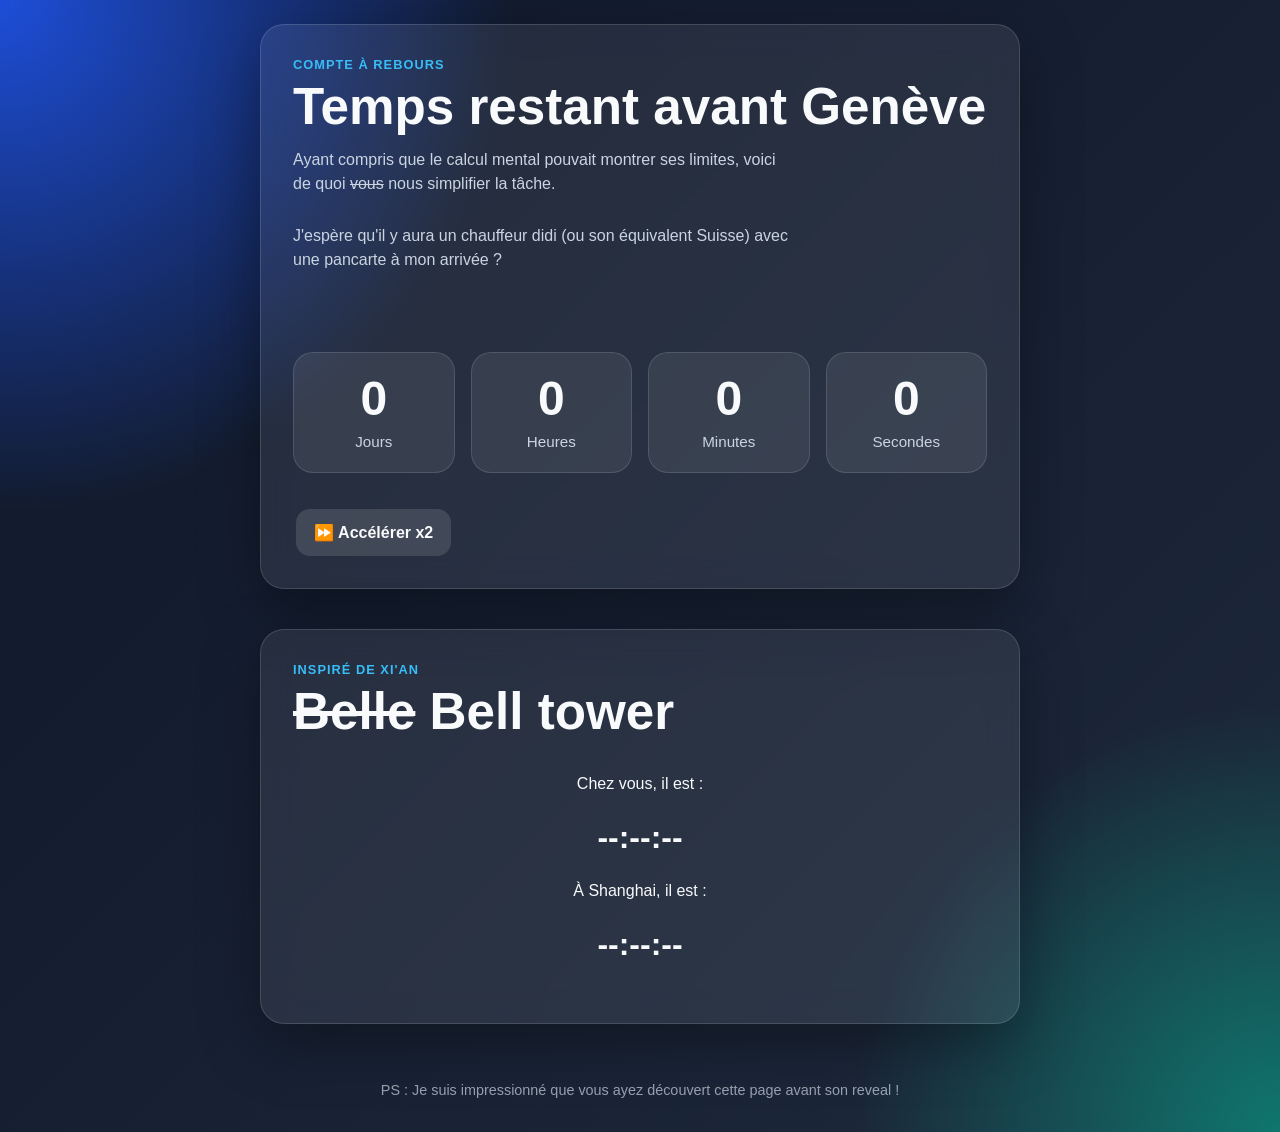
==== V2/index.html @ 6743e5c2 "V2_main" ====
<!DOCTYPE html>
<html lang="fr">
<head>
    <meta charset="UTF-8" />
    <meta name="viewport" content="width=device-width, initial-scale=1.0" />
    <title>Compte à rebours 2.0</title>
    <link rel="stylesheet" href="style-v2.css" />
    <link rel="icon" type="image/png" sizes="32x32" href="favicon.png">
    <link rel="icon" type="image/png" sizes="192x192" href="favicon.png">
    <link rel="apple-touch-icon" href="favicon.png">
</head>

<body>
    <main class="page">
        <section class="card">
            <p class="eyebrow">Compte à rebours</p>
            <h1>Temps restant avant Genève</h1>
            <p class="subtitle">
            Ayant compris que le calcul mental pouvait montrer ses limites, voici de quoi <s>vous</s> nous simplifier la tâche. 
            </p>

            <p class="subtitle">
            J'espère qu'il y aura un chauffeur didi (ou son équivalent Suisse) avec une pancarte à mon arrivée ?
            </p>

            <div id="message" class="message"></div>

            <section class="countdown" id="countdown">
                <div class="time-box">
                    <span id="days">0</span>
                    <small>Jours</small>
                </div>
                <div class="time-box">
                    <span id="hours">0</span>
                    <small>Heures</small>
                </div>
                <div class="time-box">
                    <span id="minutes">0</span>
                    <small>Minutes</small>
                </div>
                <div class="time-box">
                    <span id="seconds">0</span>
                    <small>Secondes</small>
                </div>

                <div class="actions">
                    <button id="speed-btn" class="secondary">⏩ Accélérer x2</button>
                </div>
            </section>
        </section>

        <section class="card">
            <p class="eyebrow">Inspiré de Xi'an</p>
            <h1><s>Belle</s> Bell tower</h1>

            <div class="time-display">
                <p>Chez vous, il est :</p>
                <h2 id="local-time">--:--:--</h2>

                <p>À Shanghai, il est :</p>
                <h2 id="shanghai-time">--:--:--</h2>
            </div>

            <p id="conclusion" class="subtitle"></p>
        </section>


    </main>
    <footer class="footer">
        <p>PS : Je suis impressionné que vous ayez découvert cette page avant son reveal !</p>
    </footer>

  
  <script src="script-v2.js"></script>
</body>
</html>
---- V2/style-v2.css ----
* {
  box-sizing: border-box;
}

:root {
  --bg-1: #0f172a;
  --bg-2: #1e293b;
  --card: rgba(255, 255, 255, 0.08);
  --card-border: rgba(255, 255, 255, 0.14);
  --text: #f8fafc;
  --muted: #cbd5e1;
  --accent: #38bdf8;
  --accent-2: #22c55e;
  --danger: #f87171;
  --shadow: 0 20px 60px rgba(0, 0, 0, 0.35);
  --radius: 24px;
}

html,
body {
  margin: 0;
  min-height: 100%;
  font-family: Inter, Arial, sans-serif;
  color: var(--text);
  background:
    radial-gradient(circle at top left, #1d4ed8 0%, transparent 30%),
    radial-gradient(circle at bottom right, #0f766e 0%, transparent 25%),
    linear-gradient(135deg, var(--bg-1), var(--bg-2));
}

body {
  min-height: 100vh;
}

.page {
  min-height: 100vh;
  display: grid;
  place-items: center;
  padding: 24px;
}

.card {
  width: min(100%, 760px);
  background: var(--card);
  border: 1px solid var(--card-border);
  backdrop-filter: blur(16px);
  border-radius: var(--radius);
  box-shadow: var(--shadow);
  padding: 32px;
}

.eyebrow {
  margin: 0 0 8px;
  color: var(--accent);
  font-weight: 700;
  text-transform: uppercase;
  letter-spacing: 0.08em;
  font-size: 0.8rem;
}

h1 {
  margin: 0;
  font-size: clamp(2rem, 4vw, 3.2rem);
  line-height: 1.05;
}

.subtitle {
  margin: 14px 0 28px;
  color: var(--muted);
  font-size: 1rem;
  line-height: 1.5;
  max-width: 56ch;
}

.form-block {
  display: grid;
  gap: 10px;
}

label {
  font-weight: 600;
}

input {
  width: 100%;
  border: 1px solid rgba(255, 255, 255, 0.18);
  background: rgba(255, 255, 255, 0.08);
  color: var(--text);
  border-radius: 14px;
  padding: 14px 16px;
  font-size: 1rem;
  outline: none;
}

input:focus {
  border-color: var(--accent);
  box-shadow: 0 0 0 4px rgba(56, 189, 248, 0.15);
}

.actions {
  display: flex;
  gap: 12px;
  margin-top: 18px;
  flex-wrap: wrap;
}

button {
  border: none;
  border-radius: 14px;
  padding: 14px 18px;
  font-size: 1rem;
  font-weight: 700;
  cursor: pointer;
  transition: transform 0.15s ease, opacity 0.15s ease;
  background: var(--accent);
  color: #082f49;
}

button:hover {
  transform: translateY(-1px);
  opacity: 0.96;
}

button.secondary {
  background: rgba(255, 255, 255, 0.12);
  color: var(--text);
}

.message {
  min-height: 24px;
  margin-top: 16px;
  color: var(--muted);
  font-weight: 500;
}

.countdown {
  margin-top: 28px;
  display: grid;
  grid-template-columns: repeat(4, 1fr);
  gap: 16px;
}

.time-box {
  background: rgba(255, 255, 255, 0.08);
  border: 1px solid rgba(255, 255, 255, 0.12);
  border-radius: 20px;
  padding: 22px 12px;
  text-align: center;
}

.time-box span {
  display: block;
  font-size: clamp(1.8rem, 5vw, 3rem);
  font-weight: 800;
  line-height: 1;
}

.time-box small {
  display: block;
  margin-top: 10px;
  color: var(--muted);
  font-size: 0.95rem;
}

.message.error {
  color: var(--danger);
}

.message.success {
  color: var(--accent-2);
}

@media (max-width: 640px) {
  .card {
    padding: 22px;
    border-radius: 20px;
  }

  .countdown {
    grid-template-columns: repeat(2, 1fr);
  }

  button {
    width: 100%;
  }

  .actions {
    flex-direction: column;
  }
}

.card + .card {
  margin-top: 40px;
}

.time-display {
  margin-top: 20px;
  display: grid;
  gap: 10px;
  text-align: center;
}

.time-display h2 {
  margin: 0;
  font-size: 2rem;
  font-weight: 800;
}

.footer {
  text-align: center;
  padding: 20px;
  font-size: 0.9rem;
  color: var(--muted);
  opacity: 0.7;
}

.actions {
  display: flex;
  justify-content: center;
  margin-top: 20px;
}
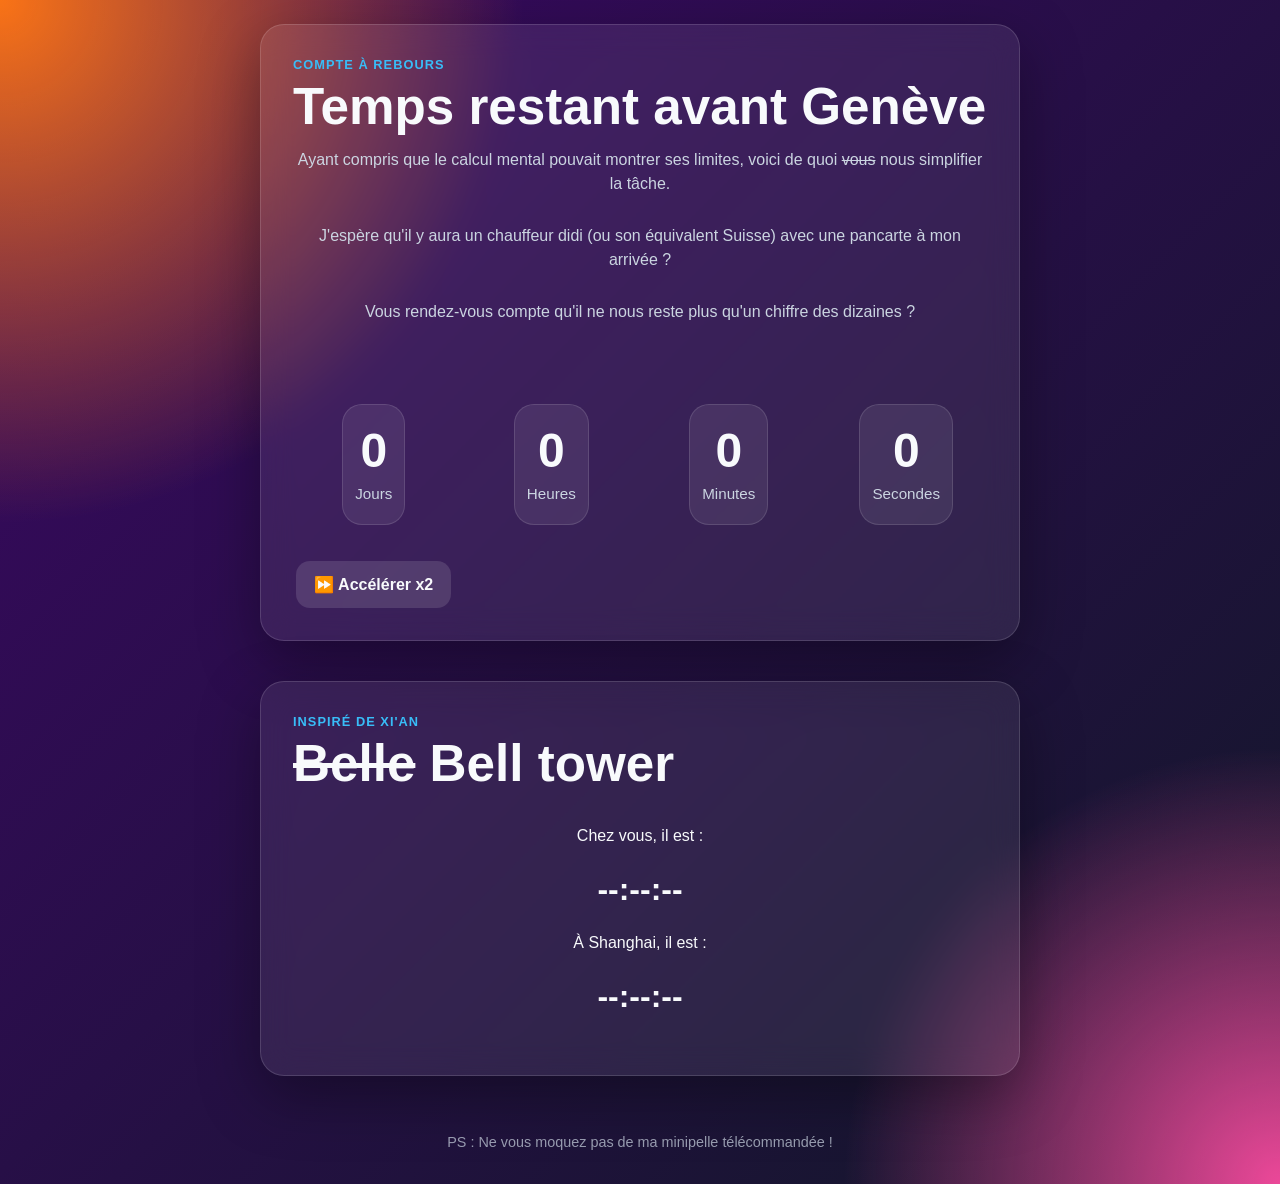
==== commit f2722ea1: "minipelle" ====
--- a/V2/index.html
+++ b/V2/index.html
@@ -21,6 +21,10 @@
 
             <p class="subtitle">
             J'espère qu'il y aura un chauffeur didi (ou son équivalent Suisse) avec une pancarte à mon arrivée ?
+            </p>
+
+            <p class="subtitle" id="ride">
+            Vous rendez-vous compte qu'il ne nous reste plus qu'un chiffre des dizaines ?
             </p>
 
             <div id="message" class="message"></div>
@@ -67,7 +71,7 @@
 
     </main>
     <footer class="footer">
-        <p>PS : Je suis impressionné que vous ayez découvert cette page avant son reveal !</p>
+        <p>PS : Ne vous moquez pas de ma minipelle télécommandée !</p>
     </footer>
 
   
--- a/V2/style-v2.css
+++ b/V2/style-v2.css
@@ -23,9 +23,9 @@
   font-family: Inter, Arial, sans-serif;
   color: var(--text);
   background:
-    radial-gradient(circle at top left, #1d4ed8 0%, transparent 30%),
-    radial-gradient(circle at bottom right, #0f766e 0%, transparent 25%),
-    linear-gradient(135deg, var(--bg-1), var(--bg-2));
+    radial-gradient(circle at top left, #f97316 0%, transparent 30%),
+    radial-gradient(circle at bottom right, #ec4899 0%, transparent 25%),
+    linear-gradient(135deg, #3b0764, #111827);
 }
 
 body {
@@ -69,7 +69,10 @@
   color: var(--muted);
   font-size: 1rem;
   line-height: 1.5;
-  max-width: 56ch;
+  max-width: 100%;
+  margin-left: auto;
+  margin-right: auto;
+  text-align: center;
 }
 
 .form-block {
@@ -138,6 +141,7 @@
   display: grid;
   grid-template-columns: repeat(4, 1fr);
   gap: 16px;
+  justify-items: center;
 }
 
 .time-box {
@@ -174,6 +178,7 @@
   .card {
     padding: 22px;
     border-radius: 20px;
+    text-align: center;
   }
 
   .countdown {
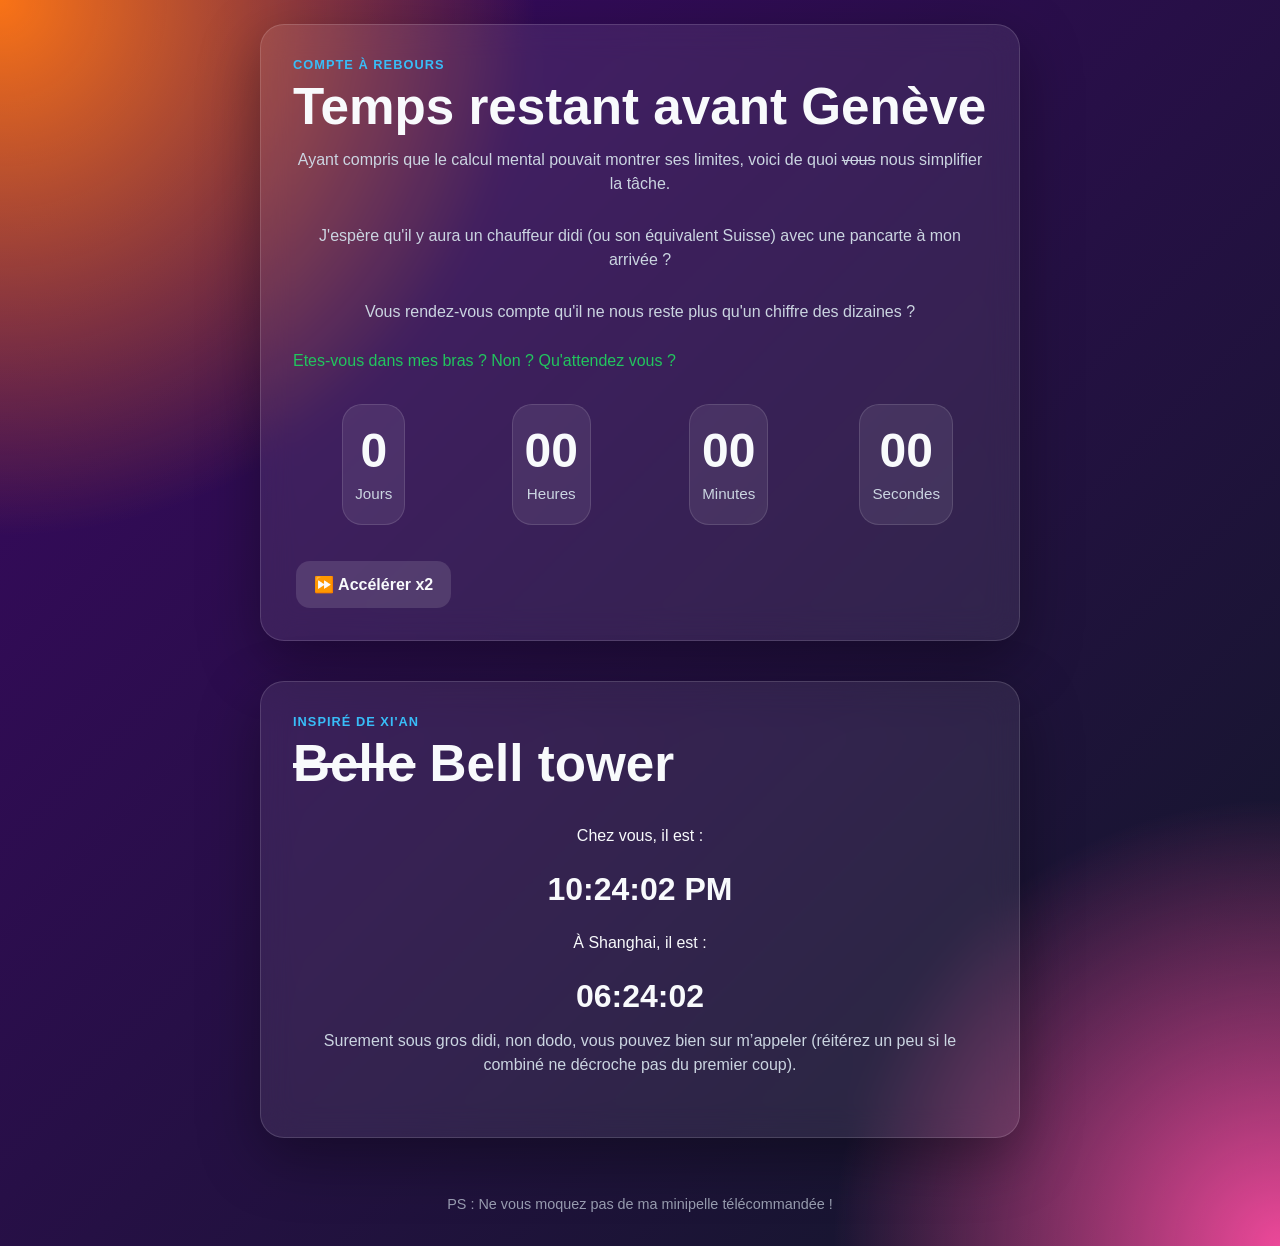
==== commit 3b22e40c: "ride?" ====
(no text change in the page or its own stylesheets)
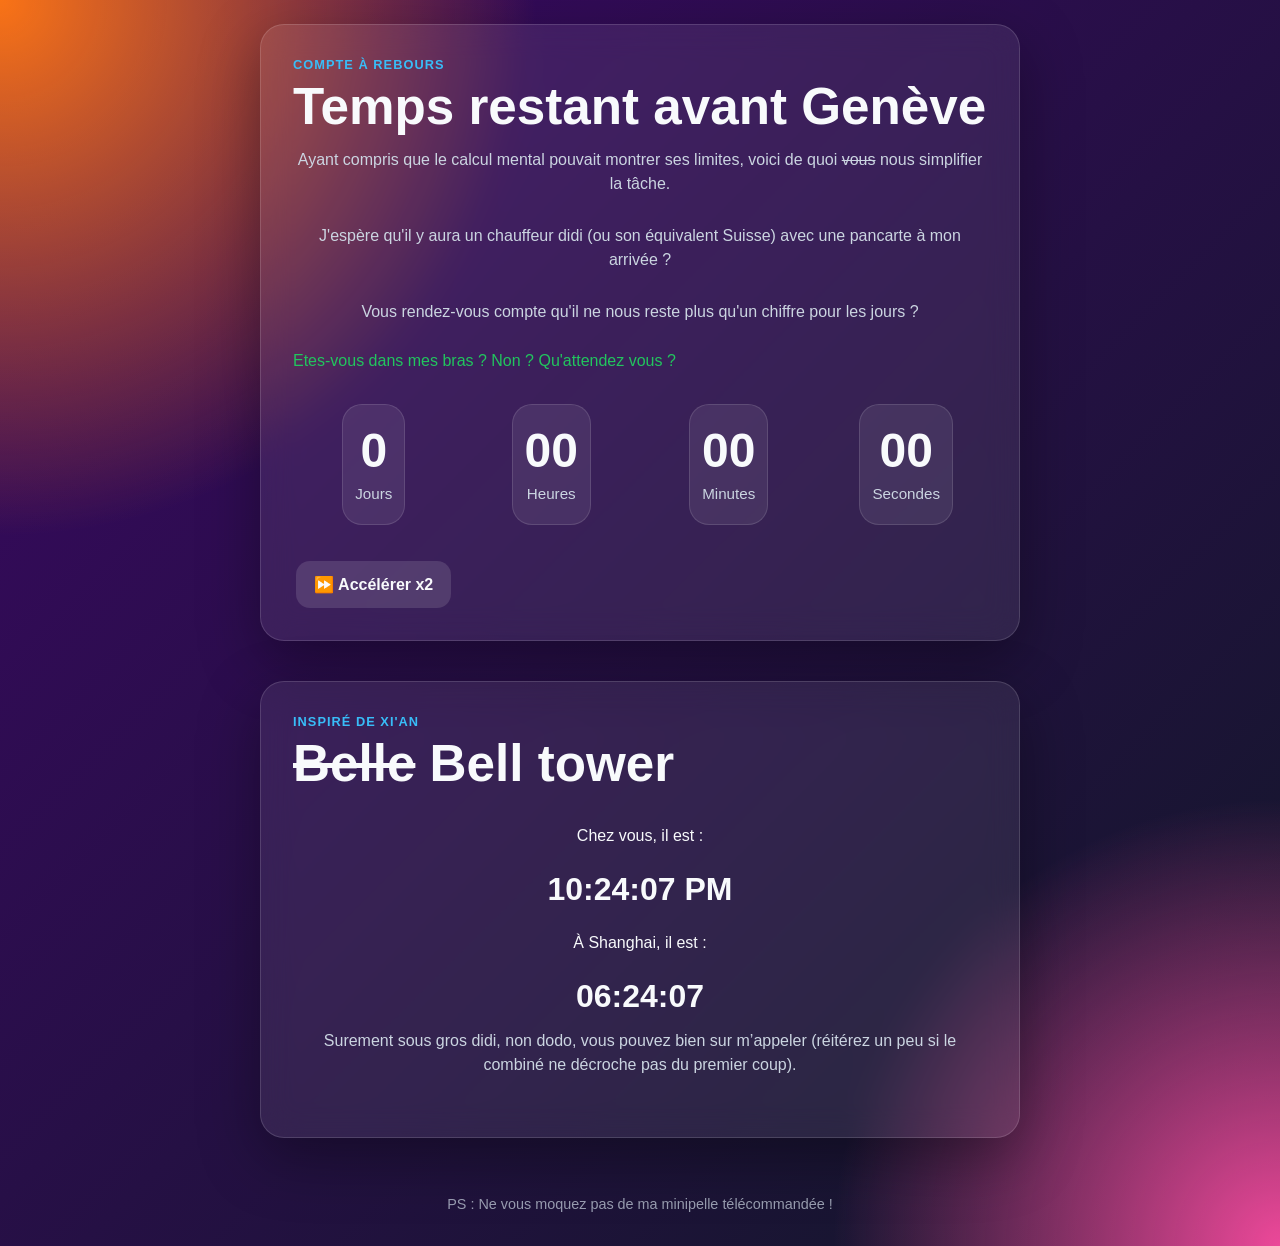
==== commit 322bbd3d: "neuille" ====
--- a/V2/index.html
+++ b/V2/index.html
@@ -24,7 +24,7 @@
             </p>
 
             <p class="subtitle" id="ride">
-            Vous rendez-vous compte qu'il ne nous reste plus qu'un chiffre des dizaines ?
+            Vous rendez-vous compte qu'il ne nous reste plus qu'un chiffre pour les jours ?
             </p>
 
             <div id="message" class="message"></div>
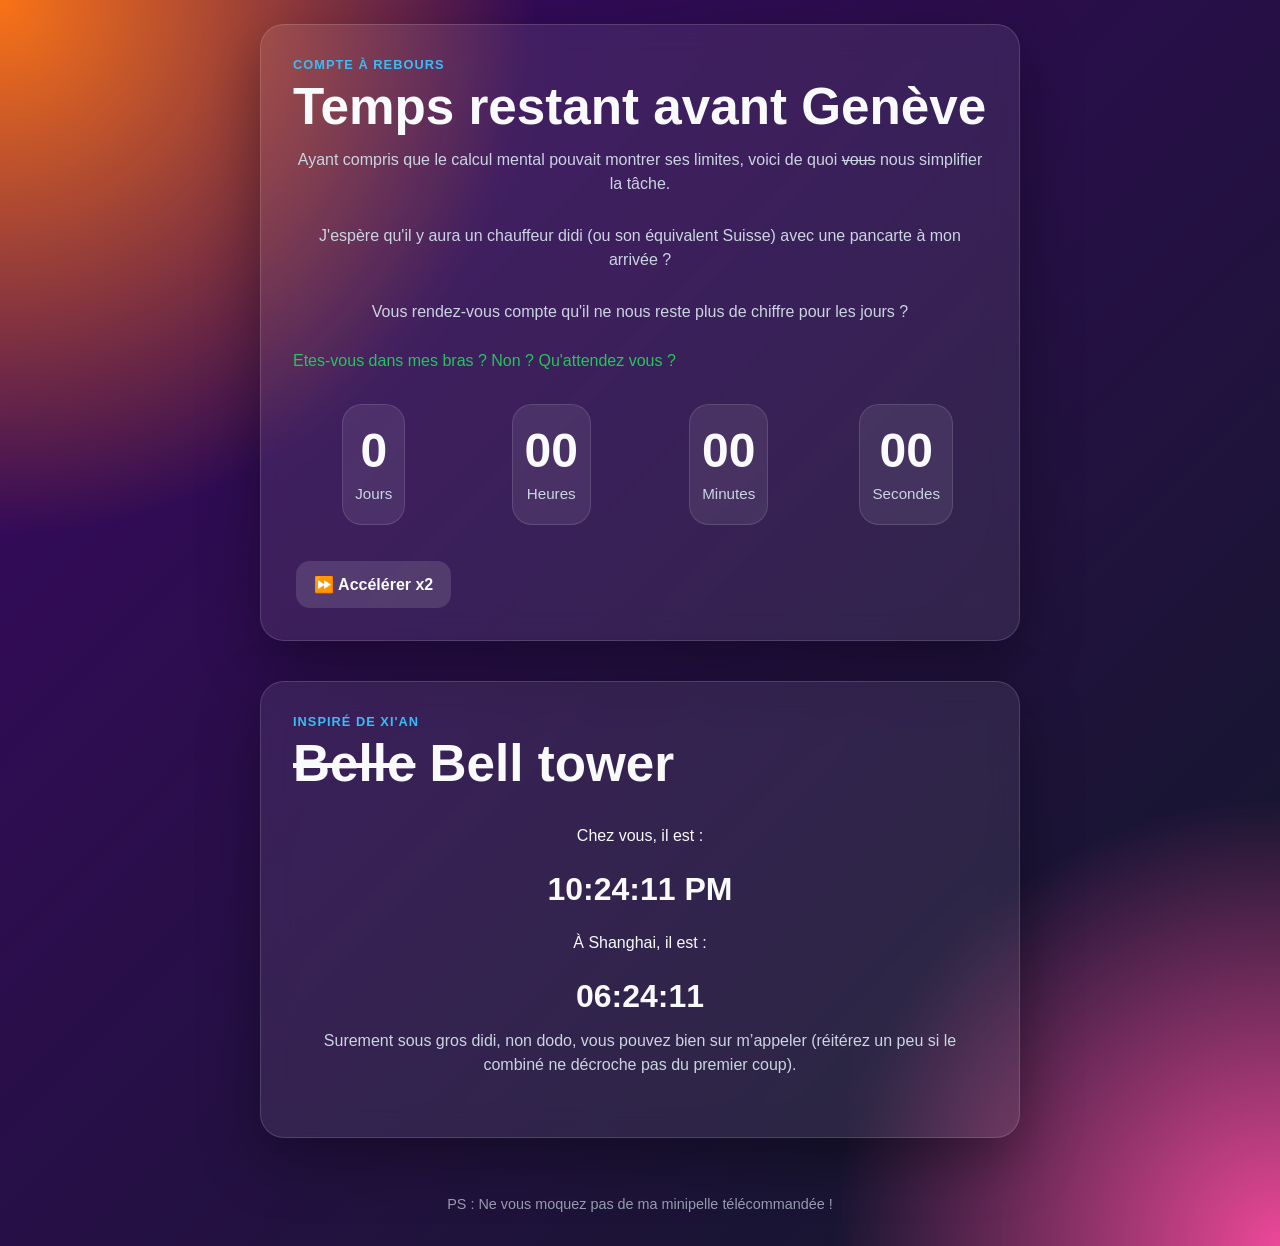
==== commit c55924dc: "update_date" ====
--- a/V2/index.html
+++ b/V2/index.html
@@ -24,7 +24,7 @@
             </p>
 
             <p class="subtitle" id="ride">
-            Vous rendez-vous compte qu'il ne nous reste plus qu'un chiffre pour les jours ?
+            Vous rendez-vous compte qu'il ne nous reste plus de chiffre pour les jours ?
             </p>
 
             <div id="message" class="message"></div>
